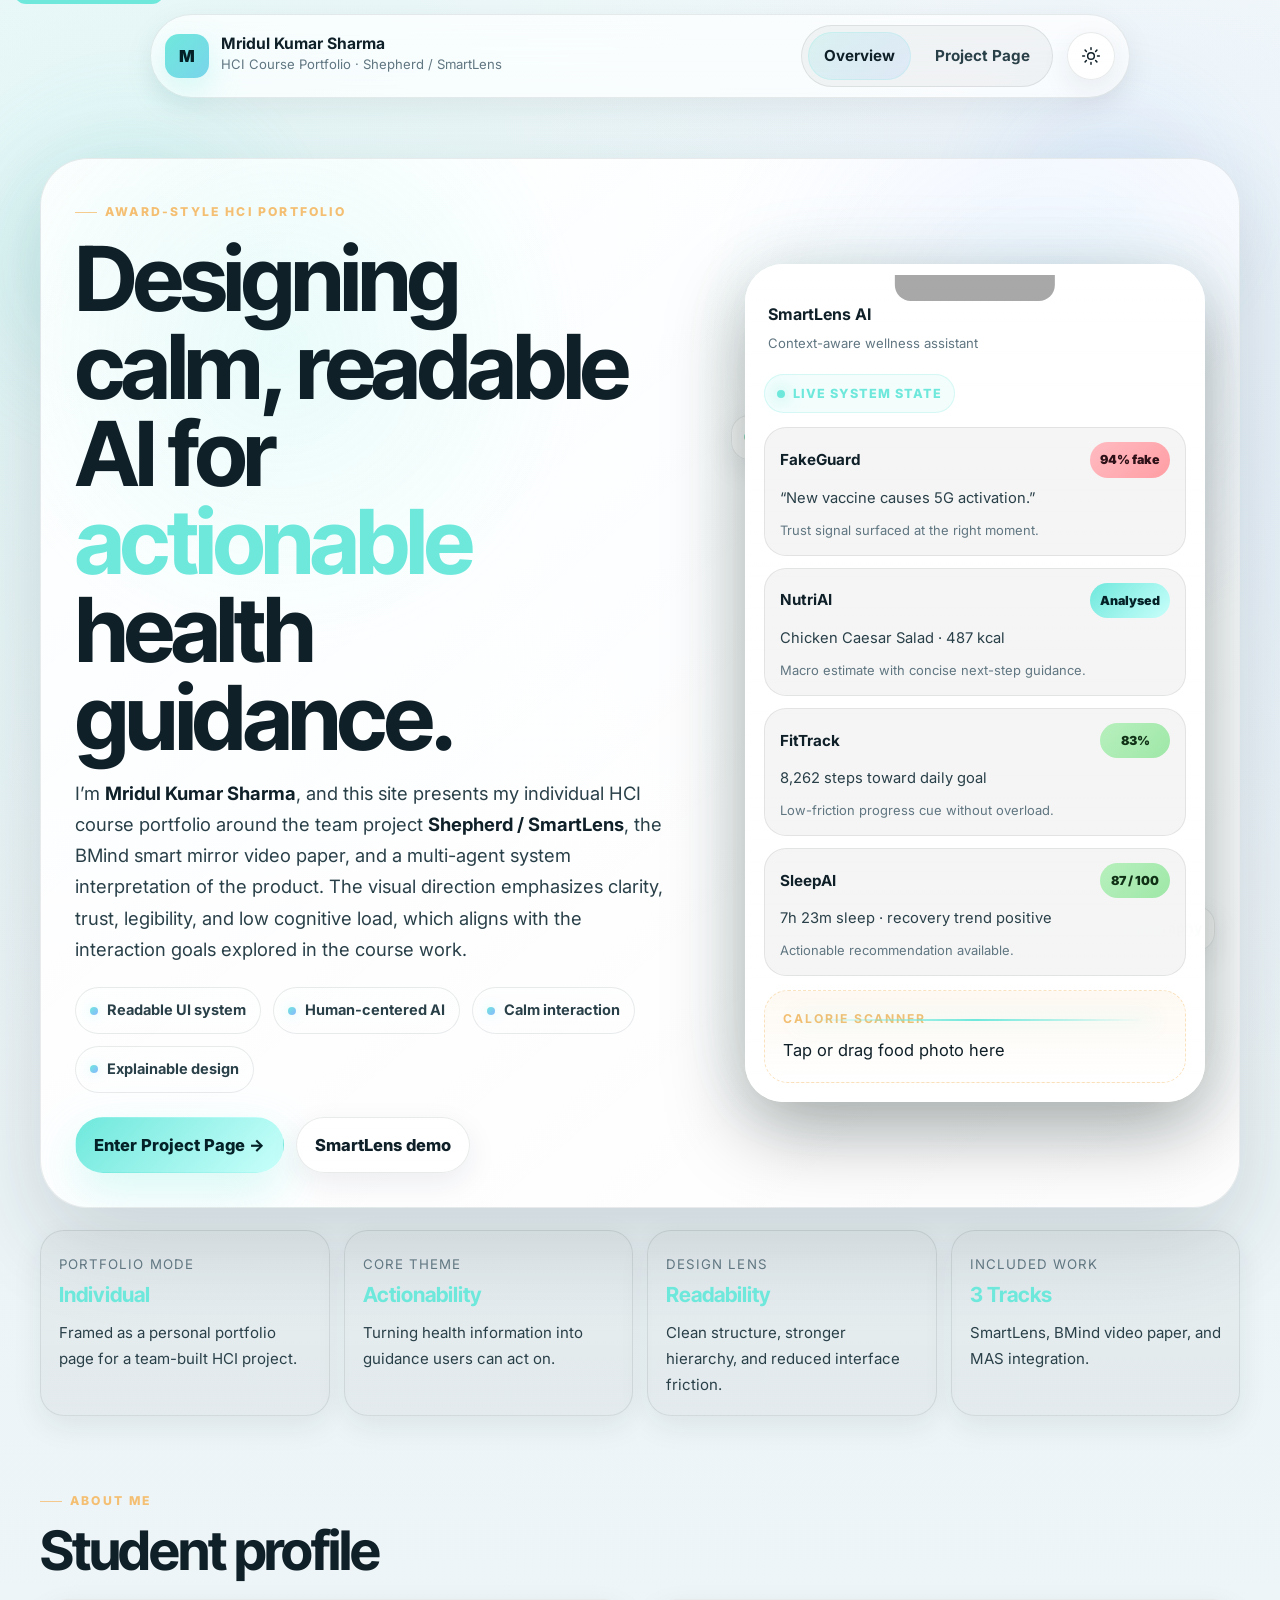
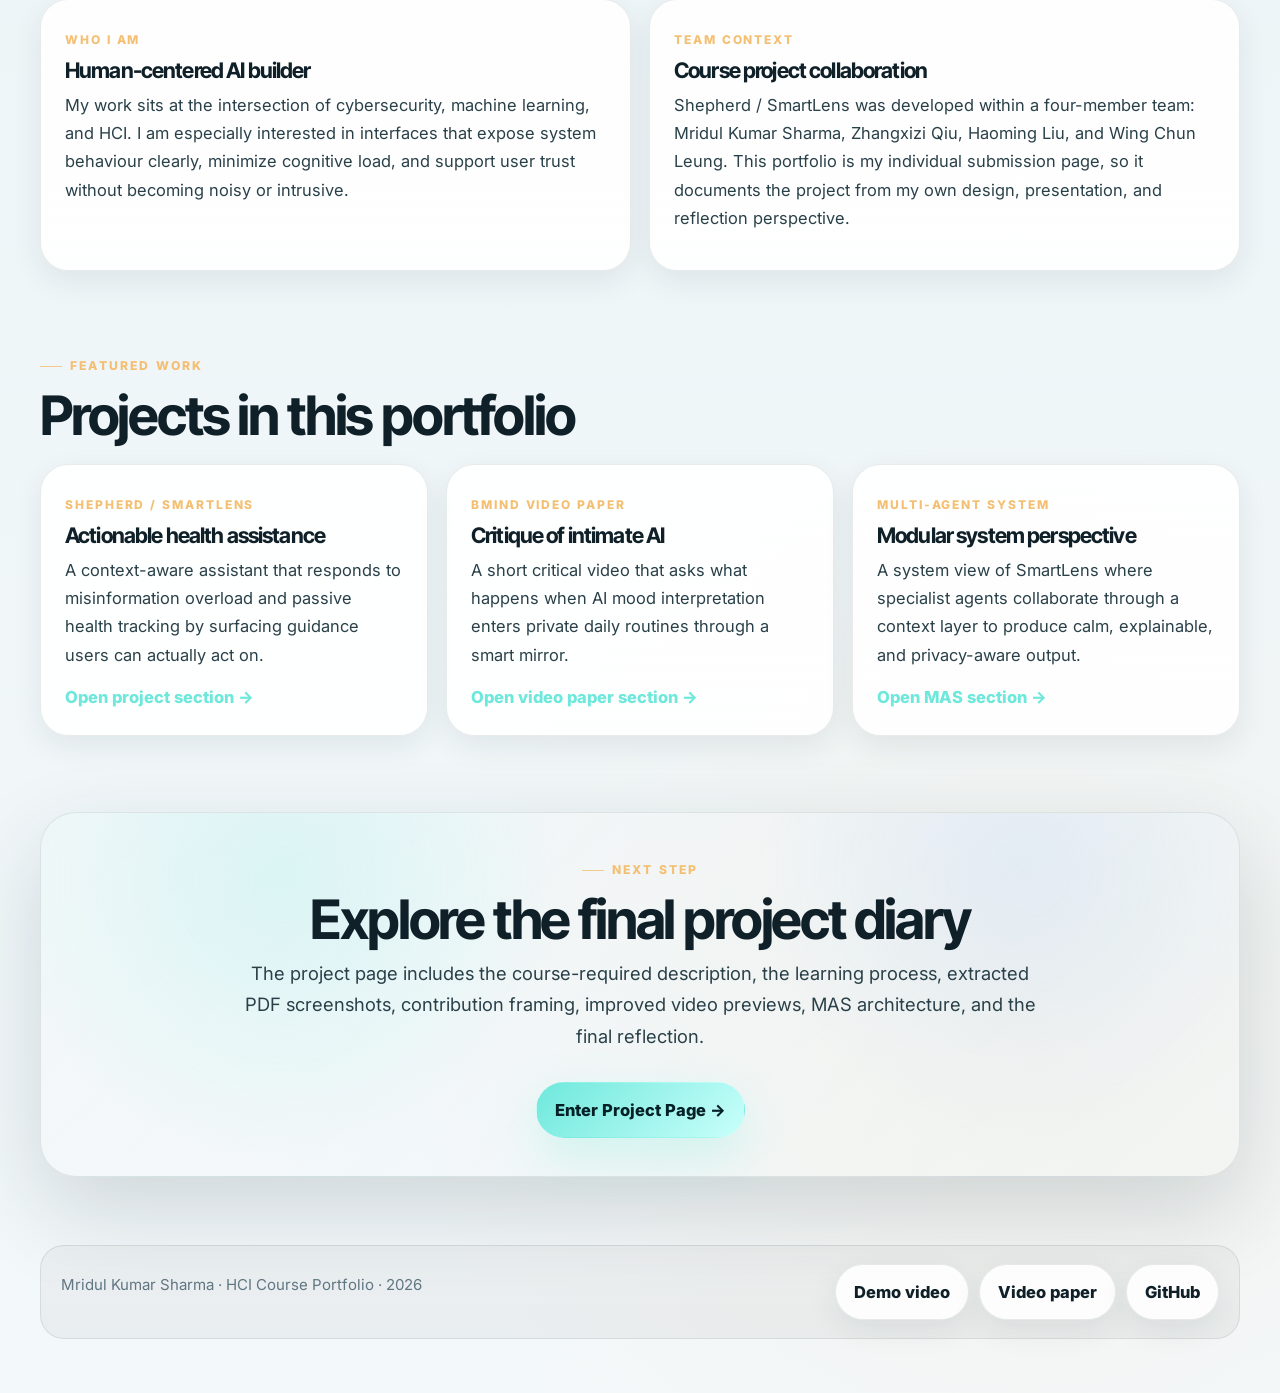
==== index.html @ 3e3b5d7e "added files" ====
<!DOCTYPE html>
<html lang="en" data-theme="dark">
<head>
  <meta charset="UTF-8" />
  <meta name="viewport" content="width=device-width, initial-scale=1.0" />
  <title>Mridul Kumar Sharma — HCI Portfolio Overview</title>
  <meta name="description" content="Award-style HCI portfolio overview for Mridul Kumar Sharma featuring Shepherd / SmartLens, BMind video paper, and a multi-agent system perspective." />
  <link rel="stylesheet" href="styles.css" />
</head>
<body>
  <a class="skip-link" href="#main">Skip to content</a>
  <header class="site-header">
    <div class="nav-shell">
      <nav class="navbar" aria-label="Primary">
        <a class="brand" href="index.html" aria-label="Go to overview page">
          <span class="brand-mark" aria-hidden="true">M</span>
          <span class="brand-text">
            <strong>Mridul Kumar Sharma</strong>
            <span>HCI Course Portfolio · Shepherd / SmartLens</span>
          </span>
        </a>
        <div class="nav-links">
          <a class="active" href="index.html" aria-current="page">Overview</a>
          <a href="project.html">Project Page</a>
        </div>
        <button class="theme-toggle" type="button" aria-label="Toggle theme" title="Toggle light and dark mode">
          <svg viewBox="0 0 24 24" aria-hidden="true"><path d="M20 15.5A8.5 8.5 0 0 1 8.5 4a9 9 0 1 0 11.5 11.5Z"></path></svg>
        </button>
      </nav>
    </div>
  </header>

  <main id="main">
    <section class="hero">
      <div class="hero-ambient" aria-hidden="true">
        <div class="orb one"></div>
        <div class="orb two"></div>
        <div class="orb three"></div>
      </div>
      <div class="container">
        <div class="award-panel reveal">
          <div class="hero-grid">
            <div class="hero-copy">
              <div class="eyebrow">Award-style HCI Portfolio</div>
              <h1>Designing calm, readable AI for <span class="accent">actionable</span> health guidance.</h1>
              <div class="spacer-16"></div>
              <p class="lead">I’m <strong>Mridul Kumar Sharma</strong>, and this site presents my individual HCI course portfolio around the team project <strong>Shepherd / SmartLens</strong>, the BMind smart mirror video paper, and a multi-agent system interpretation of the product. The visual direction emphasizes clarity, trust, legibility, and low cognitive load, which aligns with the interaction goals explored in the course work.</p>
              <div class="hero-meta" aria-label="Portfolio tags">
                <span class="meta-pill">Readable UI system</span>
                <span class="meta-pill">Human-centered AI</span>
                <span class="meta-pill">Calm interaction</span>
                <span class="meta-pill">Explainable design</span>
              </div>
              <div class="btn-row">
                <a class="btn btn-primary" href="project.html">Enter Project Page →</a>
                <a class="btn btn-secondary" href="https://youtu.be/GWiHdHpN7lo" target="_blank" rel="noopener">SmartLens demo</a>
              </div>
            </div>

            <div class="hero-side" aria-hidden="true">
              <div class="hero-card-stack">
                <div class="spot-card"></div>
                <div class="float-chip c1">Premium visual hierarchy</div>
                <div class="float-chip c2">Readable HCI-first typography</div>
                <div class="device-frame">
                  <div class="device-header">
                    <div class="device-title">
                      <strong>SmartLens AI</strong>
                      <span>Context-aware wellness assistant</span>
                    </div>
                    <div class="signal"><span></span><span></span><span></span></div>
                  </div>
                  <div class="live-ribbon">Live system state</div>
                  <div class="device-stack">
                    <article class="notify"><div class="notify-top"><strong>FakeGuard</strong><span class="pill pill-danger">94% fake</span></div><p>“New vaccine causes 5G activation.”</p><div class="notify-meta">Trust signal surfaced at the right moment.</div></article>
                    <article class="notify"><div class="notify-top"><strong>NutriAI</strong><span class="pill pill-teal">Analysed</span></div><p>Chicken Caesar Salad · 487 kcal</p><div class="notify-meta">Macro estimate with concise next-step guidance.</div></article>
                    <article class="notify"><div class="notify-top"><strong>FitTrack</strong><span class="pill pill-good">83%</span></div><p>8,262 steps toward daily goal</p><div class="notify-meta">Low-friction progress cue without overload.</div></article>
                    <article class="notify"><div class="notify-top"><strong>SleepAI</strong><span class="pill pill-good">87 / 100</span></div><p>7h 23m sleep · recovery trend positive</p><div class="notify-meta">Actionable recommendation available.</div></article>
                  </div>
                  <div class="scanner-panel"><div class="scan-line"></div><strong>Calorie Scanner</strong><span>Tap or drag food photo here</span></div>
                </div>
              </div>
            </div>
          </div>
        </div>

        <div class="hero-stats reveal">
          <article class="stat-card"><span>Portfolio Mode</span><strong>Individual</strong><p>Framed as a personal portfolio page for a team-built HCI project.</p></article>
          <article class="stat-card"><span>Core Theme</span><strong>Actionability</strong><p>Turning health information into guidance users can act on.</p></article>
          <article class="stat-card"><span>Design Lens</span><strong>Readability</strong><p>Clean structure, stronger hierarchy, and reduced interface friction.</p></article>
          <article class="stat-card"><span>Included Work</span><strong>3 Tracks</strong><p>SmartLens, BMind video paper, and MAS integration.</p></article>
        </div>
      </div>
    </section>

    <section id="about">
      <div class="container">
        <div class="section-head reveal">
          <div class="eyebrow">About Me</div>
          <h2 class="section-title">Student profile</h2>
        </div>
        <div class="g2">
          <article class="card reveal">
            <span class="card-kicker">Who I am</span>
            <h3>Human-centered AI builder</h3>
            <p>My work sits at the intersection of cybersecurity, machine learning, and HCI. I am especially interested in interfaces that expose system behaviour clearly, minimize cognitive load, and support user trust without becoming noisy or intrusive.</p>
          </article>
          <article class="card reveal">
            <span class="card-kicker">Team context</span>
            <h3>Course project collaboration</h3>
            <p>Shepherd / SmartLens was developed within a four-member team: Mridul Kumar Sharma, Zhangxizi Qiu, Haoming Liu, and Wing Chun Leung. This portfolio is my individual submission page, so it documents the project from my own design, presentation, and reflection perspective.</p>
          </article>
        </div>
      </div>
    </section>

    <section id="featured">
      <div class="container">
        <div class="section-head reveal">
          <div class="eyebrow">Featured Work</div>
          <h2 class="section-title">Projects in this portfolio</h2>
        </div>
        <div class="g3">
          <article class="card reveal">
            <span class="card-kicker">Shepherd / SmartLens</span>
            <h3>Actionable health assistance</h3>
            <p>A context-aware assistant that responds to misinformation overload and passive health tracking by surfacing guidance users can actually act on.</p>
            <a class="inline-link" href="project.html#project">Open project section →</a>
          </article>
          <article class="card reveal">
            <span class="card-kicker">BMind Video Paper</span>
            <h3>Critique of intimate AI</h3>
            <p>A short critical video that asks what happens when AI mood interpretation enters private daily routines through a smart mirror.</p>
            <a class="inline-link" href="project.html#video-paper">Open video paper section →</a>
          </article>
          <article class="card reveal">
            <span class="card-kicker">Multi-Agent System</span>
            <h3>Modular system perspective</h3>
            <p>A system view of SmartLens where specialist agents collaborate through a context layer to produce calm, explainable, and privacy-aware output.</p>
            <a class="inline-link" href="project.html#mas">Open MAS section →</a>
          </article>
        </div>
      </div>
    </section>

    <section id="cta">
      <div class="container">
        <div class="cta-card reveal">
          <div class="eyebrow">Next Step</div>
          <h2 class="section-title">Explore the final project diary</h2>
          <p class="lead" style="margin-inline:auto;">The project page includes the course-required description, the learning process, extracted PDF screenshots, contribution framing, improved video previews, MAS architecture, and the final reflection.</p>
          <div class="spacer-16"></div>
          <a class="btn btn-primary" href="project.html">Enter Project Page →</a>
        </div>
      </div>
    </section>
  </main>

  <footer>
    <div class="container">
      <div class="footer-card reveal">
        <p class="small">Mridul Kumar Sharma · HCI Course Portfolio · 2026</p>
        <div class="footer-actions">
          <a class="btn btn-ghost" href="https://youtu.be/GWiHdHpN7lo" target="_blank" rel="noopener">Demo video</a>
          <a class="btn btn-ghost" href="https://youtu.be/E6nw4WtdHk4" target="_blank" rel="noopener">Video paper</a>
          <a class="btn btn-ghost" href="https://github.com/mridulsharma031/smartlens" target="_blank" rel="noopener">GitHub</a>
        </div>
      </div>
    </div>
  </footer>
  
<script>
(function () {
  const root = document.documentElement;
  const toggle = document.querySelector('.theme-toggle');
  const saved = localStorage.getItem('theme');
  const preferredDark = window.matchMedia('(prefers-color-scheme: dark)').matches;
  const theme = saved || (preferredDark ? 'dark' : 'light');
  function applyTheme(mode) {
    root.setAttribute('data-theme', mode);
    localStorage.setItem('theme', mode);
    toggle.innerHTML = mode === 'dark'
      ? '<svg viewBox="0 0 24 24" aria-hidden="true"><path d="M20 15.5A8.5 8.5 0 0 1 8.5 4a9 9 0 1 0 11.5 11.5Z"></path></svg>'
      : '<svg viewBox="0 0 24 24" aria-hidden="true"><circle cx="12" cy="12" r="4"></circle><path d="M12 2v2.2M12 19.8V22M4.93 4.93l1.56 1.56M17.51 17.51l1.56 1.56M2 12h2.2M19.8 12H22M4.93 19.07l1.56-1.56M17.51 6.49l1.56-1.56"></path></svg>';
  }
  applyTheme(theme);
  toggle.addEventListener('click', function () {
    applyTheme(root.getAttribute('data-theme') === 'dark' ? 'light' : 'dark');
  });

  const reduceMotion = window.matchMedia('(prefers-reduced-motion: reduce)').matches;
  const revealEls = document.querySelectorAll('.reveal');
  if (reduceMotion) {
    revealEls.forEach(el => el.classList.add('is-visible'));
  } else {
    const observer = new IntersectionObserver((entries, obs) => {
      entries.forEach(entry => {
        if (entry.isIntersecting) {
          entry.target.classList.add('is-visible');
          obs.unobserve(entry.target);
        }
      });
    }, { threshold: 0.14, rootMargin: '0px 0px -30px 0px' });
    revealEls.forEach(el => observer.observe(el));
  }

  const modal = document.querySelector('[data-video-modal]');
  const frame = modal ? modal.querySelector('iframe') : null;
  const titleEl = modal ? modal.querySelector('[data-video-title]') : null;
  const openButtons = document.querySelectorAll('[data-video-open]');
  const closeButtons = document.querySelectorAll('[data-video-close]');

  function closeModal() {
    if (!modal || !frame) return;
    modal.classList.remove('active');
    modal.setAttribute('aria-hidden', 'true');
    frame.src = '';
    document.body.style.overflow = '';
  }

  function openModal(videoId, title) {
    if (!modal || !frame) return;
    frame.src = 'https://www.youtube.com/embed/' + videoId + '?autoplay=1&rel=0';
    if (titleEl) titleEl.textContent = title;
    modal.classList.add('active');
    modal.setAttribute('aria-hidden', 'false');
    document.body.style.overflow = 'hidden';
  }

  openButtons.forEach(btn => {
    btn.addEventListener('click', function () {
      openModal(btn.dataset.videoOpen, btn.dataset.videoTitle || 'Video');
    });
  });
  closeButtons.forEach(btn => btn.addEventListener('click', closeModal));
  if (modal) {
    modal.addEventListener('click', function (e) {
      if (e.target === modal) closeModal();
    });
  }
  document.addEventListener('keydown', function (e) {
    if (e.key === 'Escape') closeModal();
  });
})();
</script>

</body>
</html>
---- styles.css ----
@import url('https://fonts.googleapis.com/css2?family=Inter:wght@400;500;600;700;800;900&family=Inter+Tight:wght@600;700;800;900&display=swap');

:root {
  color-scheme: dark;
  --font-body: "Inter", system-ui, -apple-system, BlinkMacSystemFont, "Segoe UI", sans-serif;
  --font-display: "Inter Tight", "Inter", system-ui, sans-serif;
  --bg: #071015;
  --bg-2: #0b171d;
  --bg-3: #122129;
  --panel: rgba(13, 24, 30, 0.74);
  --panel-2: rgba(16, 28, 35, 0.92);
  --panel-3: rgba(255,255,255,0.05);
  --panel-4: rgba(255,255,255,0.08);
  --text: #eff7fa;
  --text-soft: #d6e3e8;
  --muted: #97adb8;
  --line: rgba(255,255,255,0.10);
  --line-strong: rgba(255,255,255,0.17);
  --teal: #6fe8dc;
  --teal-2: #1ec6b7;
  --blue: #88b7ff;
  --amber: #f4bf72;
  --danger: #ff9ea4;
  --success: #9fe7a8;
  --shadow-sm: 0 12px 34px rgba(0, 0, 0, 0.18);
  --shadow-md: 0 24px 64px rgba(0, 0, 0, 0.28);
  --shadow-lg: 0 42px 110px rgba(0, 0, 0, 0.38);
  --radius-xs: 14px;
  --radius-sm: 20px;
  --radius-md: 28px;
  --radius-lg: 38px;
  --radius-xl: 48px;
  --radius-pill: 999px;
  --container: 1200px;
  --nav-h: 74px;
  --transition: 220ms cubic-bezier(.2,.8,.2,1);
}

html[data-theme="light"] {
  color-scheme: light;
  --bg: #f3f8fa;
  --bg-2: #ecf4f7;
  --bg-3: #dfecef;
  --panel: rgba(255,255,255,0.74);
  --panel-2: rgba(255,255,255,0.94);
  --panel-3: rgba(7, 16, 21, 0.04);
  --panel-4: rgba(7, 16, 21, 0.06);
  --text: #102029;
  --text-soft: #2a4049;
  --muted: #607681;
  --line: rgba(16,32,41,0.09);
  --line-strong: rgba(16,32,41,0.16);
  --shadow-sm: 0 10px 30px rgba(24, 44, 54, 0.08);
  --shadow-md: 0 18px 56px rgba(24, 44, 54, 0.12);
  --shadow-lg: 0 34px 90px rgba(24, 44, 54, 0.16);
}

* { box-sizing: border-box; }
html { scroll-behavior: smooth; }
body {
  margin: 0;
  font-family: var(--font-body);
  font-size: 16.5px;
  line-height: 1.7;
  color: var(--text);
  background:
    radial-gradient(circle at 10% 8%, rgba(111,232,220,0.12), transparent 28%),
    radial-gradient(circle at 88% 14%, rgba(136,183,255,0.10), transparent 24%),
    radial-gradient(circle at 80% 88%, rgba(244,191,114,0.08), transparent 22%),
    linear-gradient(180deg, var(--bg), var(--bg-2) 40%, var(--bg) 100%);
  overflow-x: hidden;
}
body::before {
  content: "";
  position: fixed;
  inset: 0;
  pointer-events: none;
  background:
    linear-gradient(rgba(255,255,255,0.025) 1px, transparent 1px),
    linear-gradient(90deg, rgba(255,255,255,0.025) 1px, transparent 1px);
  background-size: 34px 34px;
  mask-image: radial-gradient(circle at 50% 10%, black, transparent 78%);
  opacity: 0.35;
  z-index: 0;
}

a { color: inherit; text-decoration: none; }
img, svg, iframe { display: block; max-width: 100%; }
button { font: inherit; cursor: pointer; }
:focus-visible { outline: 3px solid color-mix(in srgb, var(--teal) 72%, white 28%); outline-offset: 3px; border-radius: 12px; }
::selection { background: color-mix(in srgb, var(--teal) 28%, transparent); }

.skip-link {
  position: absolute;
  top: -44px;
  left: 14px;
  background: var(--teal);
  color: #042127;
  padding: 10px 14px;
  border-radius: 12px;
  font-weight: 800;
  z-index: 999;
}
.skip-link:focus { top: 12px; }

.container {
  width: min(var(--container), calc(100% - 32px));
  margin-inline: auto;
  position: relative;
  z-index: 1;
}
main { padding-top: 116px; }
section { padding: 38px 0; position: relative; }
.spacer-16 { height: 16px; }
.spacer-24 { height: 24px; }
.spacer-32 { height: 32px; }
.lead { max-width: 66ch; font-size: clamp(1.04rem, 1.15rem, 1.16rem); color: var(--text-soft); }
.small { color: var(--muted); font-size: 0.94rem; }
.accent { color: var(--teal); }
.center { text-align: center; }

h1, h2, h3 {
  margin: 0;
  font-family: var(--font-display);
  letter-spacing: -0.04em;
  line-height: 0.98;
}
h1 { font-size: clamp(3.25rem, 7vw, 6.2rem); max-width: 11ch; }
h2.section-title { font-size: clamp(2rem, 4.4vw, 3.4rem); margin-bottom: 12px; }
h3 { font-size: 1.34rem; margin-bottom: 10px; }
p { margin: 0 0 14px; color: var(--text-soft); }
ul { margin: 0; padding-left: 1.15rem; color: var(--text-soft); }
strong { color: var(--text); }

.eyebrow {
  display: inline-flex;
  align-items: center;
  gap: 8px;
  margin-bottom: 12px;
  color: var(--amber);
  font-size: 0.76rem;
  font-weight: 800;
  letter-spacing: 0.18em;
  text-transform: uppercase;
}
.eyebrow::before {
  content: "";
  width: 22px;
  height: 1px;
  background: currentColor;
  opacity: 0.8;
}
.section-head { margin-bottom: 22px; }

.site-header {
  position: fixed;
  top: 14px;
  left: 0;
  right: 0;
  z-index: 90;
}
.nav-shell {
  width: min(980px, calc(100% - 32px));
  margin-inline: auto;
  min-height: var(--nav-h);
  padding: 10px 14px;
  border-radius: var(--radius-pill);
  border: 1px solid var(--line);
  background: linear-gradient(180deg, rgba(255,255,255,0.10), rgba(255,255,255,0.03)), color-mix(in srgb, var(--panel) 94%, transparent);
  backdrop-filter: blur(20px) saturate(145%);
  -webkit-backdrop-filter: blur(20px) saturate(145%);
  box-shadow: var(--shadow-sm);
}
.navbar {
  display: grid;
  grid-template-columns: 1fr auto auto;
  align-items: center;
  gap: 14px;
}
.brand { display: inline-flex; align-items: center; gap: 12px; min-width: 0; }
.brand-mark {
  width: 44px;
  height: 44px;
  border-radius: 14px;
  display: grid;
  place-items: center;
  font-weight: 900;
  color: #042127;
  background: linear-gradient(135deg, var(--teal), color-mix(in srgb, var(--blue) 40%, var(--teal) 60%));
  box-shadow: 0 12px 32px rgba(111,232,220,0.28);
}
.brand-text { display: flex; flex-direction: column; min-width: 0; }
.brand-text strong { font-size: 0.98rem; line-height: 1.06; }
.brand-text span { color: var(--muted); font-size: 0.82rem; white-space: nowrap; overflow: hidden; text-overflow: ellipsis; }
.nav-links {
  display: inline-flex;
  gap: 8px;
  padding: 6px;
  border-radius: var(--radius-pill);
  border: 1px solid var(--line);
  background: color-mix(in srgb, var(--panel-3) 96%, transparent);
}
.nav-links a {
  padding: 11px 16px;
  border-radius: var(--radius-pill);
  color: var(--text-soft);
  font-weight: 700;
  font-size: 0.95rem;
  transition: background var(--transition), color var(--transition), transform var(--transition);
}
.nav-links a:hover,
.nav-links a:focus-visible { background: color-mix(in srgb, var(--panel-2) 94%, transparent); color: var(--text); }
.nav-links a.active {
  color: var(--text);
  background: linear-gradient(135deg, rgba(111,232,220,0.18), rgba(136,183,255,0.16));
  box-shadow: inset 0 0 0 1px rgba(111,232,220,0.18);
}
.theme-toggle {
  width: 48px;
  height: 48px;
  border-radius: 50%;
  border: 1px solid var(--line);
  color: var(--text);
  background: linear-gradient(180deg, rgba(255,255,255,0.10), rgba(255,255,255,0.03)), color-mix(in srgb, var(--panel-2) 94%, transparent);
  display: grid;
  place-items: center;
  box-shadow: var(--shadow-sm);
  transition: transform var(--transition), box-shadow var(--transition), border-color var(--transition);
}
.theme-toggle:hover { transform: translateY(-2px); box-shadow: var(--shadow-md); border-color: var(--line-strong); }
.theme-toggle svg { width: 20px; height: 20px; stroke: currentColor; stroke-width: 1.8; fill: none; stroke-linecap: round; stroke-linejoin: round; }

.hero {
  padding-top: 42px;
  padding-bottom: 28px;
}
.hero-ambient {
  position: absolute;
  inset: -100px 0 auto;
  height: 640px;
  pointer-events: none;
  overflow: hidden;
}
.orb {
  position: absolute;
  border-radius: 50%;
  filter: blur(30px);
  opacity: 0.9;
  animation: float 14s ease-in-out infinite;
}
.orb.one { width: 460px; height: 460px; left: -100px; top: 14px; background: radial-gradient(circle, rgba(111,232,220,0.24), transparent 60%); }
.orb.two { width: 380px; height: 380px; right: -20px; top: 0; background: radial-gradient(circle, rgba(136,183,255,0.20), transparent 60%); animation-delay: -2.5s; }
.orb.three { width: 300px; height: 300px; right: 20%; bottom: 60px; background: radial-gradient(circle, rgba(244,191,114,0.14), transparent 62%); animation-delay: -5.5s; }

.award-panel {
  position: relative;
  padding: 34px;
  border-radius: var(--radius-xl);
  border: 1px solid var(--line);
  background:
    radial-gradient(circle at 20% 18%, rgba(111,232,220,0.14), transparent 24%),
    radial-gradient(circle at 84% 16%, rgba(136,183,255,0.14), transparent 26%),
    linear-gradient(140deg, rgba(255,255,255,0.10), rgba(255,255,255,0.03)),
    color-mix(in srgb, var(--panel-2) 96%, transparent);
  box-shadow: var(--shadow-lg);
  overflow: hidden;
}
.award-panel::before {
  content: "";
  position: absolute;
  inset: 0;
  background: linear-gradient(120deg, transparent 20%, rgba(255,255,255,0.08) 50%, transparent 80%);
  transform: translateX(-120%);
  animation: sheen 9s ease-in-out infinite;
  pointer-events: none;
}
.hero-grid {
  display: grid;
  grid-template-columns: 1.08fr 0.92fr;
  gap: 28px;
  align-items: center;
}
.hero-copy { position: relative; z-index: 1; }
.hero-meta {
  display: flex;
  flex-wrap: wrap;
  gap: 12px;
  margin: 22px 0 24px;
}
.meta-pill {
  display: inline-flex;
  align-items: center;
  gap: 9px;
  min-height: 42px;
  padding: 10px 14px;
  border-radius: var(--radius-pill);
  border: 1px solid var(--line);
  background: linear-gradient(180deg, rgba(255,255,255,0.09), rgba(255,255,255,0.03));
  font-size: 0.91rem;
  font-weight: 700;
  color: var(--text-soft);
}
.meta-pill::before {
  content: "";
  width: 8px;
  height: 8px;
  border-radius: 50%;
  background: linear-gradient(135deg, var(--teal), var(--blue));
  box-shadow: 0 0 12px rgba(111,232,220,0.35);
}

.hero-side {
  position: relative;
  min-height: 560px;
}
.hero-card-stack {
  position: relative;
  width: min(460px, 100%);
  margin-left: auto;
}
.spot-card {
  position: absolute;
  inset: 38px 0 auto auto;
  width: 100%;
  height: 100%;
  border-radius: 36px;
  border: 1px solid rgba(255,255,255,0.08);
  background: linear-gradient(180deg, rgba(255,255,255,0.06), rgba(255,255,255,0.02));
  transform: rotate(4deg);
  opacity: 0.45;
}
.device-frame {
  position: relative;
  padding: 18px;
  border-radius: 38px;
  border: 1px solid rgba(255,255,255,0.12);
  background: linear-gradient(180deg, rgba(255,255,255,0.11), rgba(255,255,255,0.03)), rgba(10,16,20,0.82);
  backdrop-filter: blur(18px) saturate(140%);
  -webkit-backdrop-filter: blur(18px) saturate(140%);
  box-shadow: 0 28px 78px rgba(0,0,0,0.34), 0 0 80px rgba(111,232,220,0.10);
}
html[data-theme="light"] .device-frame {
  background: linear-gradient(180deg, rgba(255,255,255,0.95), rgba(255,255,255,0.64)), rgba(255,255,255,0.9);
}
.device-frame::before {
  content: "";
  position: absolute;
  top: 10px;
  left: 50%;
  transform: translateX(-50%);
  width: 35%;
  height: 26px;
  background: rgba(0,0,0,0.34);
  border-radius: 0 0 16px 16px;
}
.device-header {
  display: flex;
  align-items: center;
  justify-content: space-between;
  margin: 18px 4px 18px;
}
.device-title strong { display: block; font-size: 1rem; }
.device-title span { font-size: 0.82rem; color: var(--muted); }
.signal { display: inline-flex; gap: 7px; }
.signal span { width: 8px; height: 8px; border-radius: 50%; background: rgba(255,255,255,0.24); }
.live-ribbon {
  display: inline-flex;
  align-items: center;
  gap: 8px;
  margin-bottom: 14px;
  padding: 8px 12px;
  border-radius: var(--radius-pill);
  border: 1px solid rgba(111,232,220,0.22);
  background: rgba(111,232,220,0.09);
  color: var(--teal);
  font-size: 0.79rem;
  font-weight: 800;
  letter-spacing: 0.08em;
  text-transform: uppercase;
}
.live-ribbon::before {
  content: "";
  width: 8px;
  height: 8px;
  border-radius: 50%;
  background: var(--teal);
  box-shadow: 0 0 16px var(--teal);
  animation: pulse 1.7s infinite;
}
.device-stack { display: grid; gap: 12px; }
.notify {
  padding: 14px 15px;
  border-radius: 22px;
  border: 1px solid rgba(255,255,255,0.10);
  background: rgba(255,255,255,0.05);
  box-shadow: inset 0 1px 0 rgba(255,255,255,0.03);
}
html[data-theme="light"] .notify { background: rgba(7,16,21,0.04); border-color: rgba(7,16,21,0.08); }
.notify-top { display: flex; align-items: center; justify-content: space-between; gap: 12px; margin-bottom: 8px; }
.notify strong { font-size: 0.95rem; }
.notify p { margin: 0; font-size: 0.92rem; }
.notify-meta { margin-top: 8px; color: var(--muted); font-size: 0.81rem; }
.pill {
  display: inline-flex;
  align-items: center;
  justify-content: center;
  min-width: 70px;
  padding: 7px 10px;
  border-radius: 999px;
  font-size: 0.78rem;
  font-weight: 900;
}
.pill-danger { background: linear-gradient(135deg, #ffbbc1, #ff9ea4); color: #2e1118; }
.pill-good { background: linear-gradient(135deg, #b7f0bd, #9fe7a8); color: #103116; }
.pill-teal { background: linear-gradient(135deg, var(--teal), #c9fffb); color: #042127; }
.scanner-panel {
  position: relative;
  margin-top: 14px;
  padding: 18px;
  border-radius: 24px;
  border: 1.5px dashed rgba(244,191,114,0.44);
  background: linear-gradient(180deg, rgba(244,191,114,0.09), rgba(255,255,255,0.02));
  overflow: hidden;
}
.scanner-panel strong {
  display: block;
  margin-bottom: 6px;
  color: var(--amber);
  font-size: 0.76rem;
  letter-spacing: 0.16em;
  text-transform: uppercase;
}
.scan-line {
  position: absolute;
  left: 8%;
  right: 8%;
  height: 2px;
  top: 30%;
  background: linear-gradient(90deg, transparent, var(--teal), transparent);
  box-shadow: 0 0 18px rgba(111,232,220,0.5);
  animation: scan 3.1s ease-in-out infinite;
}
.float-chip {
  position: absolute;
  display: inline-flex;
  align-items: center;
  gap: 8px;
  padding: 10px 12px;
  border-radius: 18px;
  border: 1px solid var(--line);
  background: linear-gradient(180deg, rgba(255,255,255,0.10), rgba(255,255,255,0.03)), color-mix(in srgb, var(--panel-2) 96%, transparent);
  box-shadow: var(--shadow-sm);
  backdrop-filter: blur(14px);
  font-size: 0.85rem;
  font-weight: 800;
}
.float-chip::before {
  content: "";
  width: 8px;
  height: 8px;
  border-radius: 50%;
  background: linear-gradient(135deg, var(--teal), var(--amber));
}
.float-chip.c1 { top: 18%; left: -14px; }
.float-chip.c2 { bottom: 18%; right: -10px; }

.hero-stats {
  display: grid;
  grid-template-columns: repeat(4, minmax(0, 1fr));
  gap: 14px;
  margin-top: 22px;
}
.stat-card {
  padding: 18px;
  border-radius: 24px;
  border: 1px solid var(--line);
  background: linear-gradient(180deg, rgba(255,255,255,0.08), rgba(255,255,255,0.03)), color-mix(in srgb, var(--panel-3) 96%, transparent);
  box-shadow: var(--shadow-sm);
}
.stat-card strong {
  display: block;
  margin-bottom: 6px;
  font-size: 1.3rem;
  font-family: var(--font-display);
  color: var(--teal);
}
.stat-card span { color: var(--muted); font-size: 0.83rem; text-transform: uppercase; letter-spacing: 0.08em; }
.stat-card p { margin: 8px 0 0; font-size: 0.94rem; }

.g2, .g3, .g4 { display: grid; gap: 18px; }
.g2 { grid-template-columns: repeat(2, minmax(0, 1fr)); }
.g3 { grid-template-columns: repeat(3, minmax(0, 1fr)); }
.g4 { grid-template-columns: repeat(4, minmax(0, 1fr)); }

.card,
.feature-card,
.agent-chip,
.timeline-item {
  position: relative;
  overflow: hidden;
  padding: 24px;
  border-radius: var(--radius-md);
  border: 1px solid var(--line);
  background: linear-gradient(180deg, rgba(255,255,255,0.09), rgba(255,255,255,0.03)), color-mix(in srgb, var(--panel-2) 96%, transparent);
  box-shadow: var(--shadow-sm);
  transition: transform var(--transition), box-shadow var(--transition), border-color var(--transition);
}
.card:hover,
.feature-card:hover,
.agent-chip:hover,
.timeline-item:hover {
  transform: translateY(-4px);
  box-shadow: var(--shadow-md);
  border-color: var(--line-strong);
}
.card::before,
.feature-card::before,
.agent-chip::before,
.timeline-item::before {
  content: "";
  position: absolute;
  inset: 0;
  background: linear-gradient(120deg, transparent 28%, rgba(255,255,255,0.07) 50%, transparent 72%);
  transform: translateX(-130%);
  transition: transform 850ms cubic-bezier(.2,.8,.2,1);
  pointer-events: none;
}
.card:hover::before,
.feature-card:hover::before,
.agent-chip:hover::before,
.timeline-item:hover::before { transform: translateX(130%); }
.card-kicker {
  display: inline-block;
  margin-bottom: 10px;
  color: var(--amber);
  font-size: 0.75rem;
  letter-spacing: 0.16em;
  text-transform: uppercase;
  font-weight: 800;
}
.feature-icon,
.agent-icon {
  width: 44px;
  height: 44px;
  display: grid;
  place-items: center;
  border-radius: 14px;
  margin-bottom: 12px;
  background: linear-gradient(135deg, rgba(111,232,220,0.20), rgba(136,183,255,0.16));
  font-size: 1.12rem;
}
.inline-link { color: var(--teal); font-weight: 800; }
.inline-link:hover { text-decoration: underline; text-underline-offset: 3px; }

.checklist { list-style: none; padding: 0; }
.checklist li { position: relative; padding-left: 30px; }
.checklist li + li { margin-top: 8px; }
.checklist li::before {
  content: "✓";
  position: absolute;
  left: 0;
  top: 0;
  width: 22px;
  height: 22px;
  border-radius: 50%;
  display: grid;
  place-items: center;
  background: linear-gradient(135deg, var(--teal), #c9fffb);
  color: #042127;
  font-size: 0.82rem;
  font-weight: 900;
}

.timeline { display: grid; gap: 14px; }
.timeline-item { display: grid; grid-template-columns: 64px 1fr; gap: 16px; }
.timeline-num {
  min-height: 64px;
  display: grid;
  place-items: center;
  border-radius: 18px;
  background: linear-gradient(135deg, var(--teal), #c9fffb);
  color: #042127;
  font-family: var(--font-display);
  font-size: 1.8rem;
  font-weight: 800;
}

.evidence-shot {
  position: relative;
  margin-top: 16px;
  padding: 10px;
  border-radius: 22px;
  border: 1px solid var(--line);
  background: linear-gradient(180deg, rgba(255,255,255,0.08), rgba(255,255,255,0.03));
  box-shadow: var(--shadow-md);
}
.evidence-shot img {
  width: 100%;
  aspect-ratio: 16 / 10;
  object-fit: cover;
  object-position: top center;
  border-radius: 16px;
  border: 1px solid rgba(255,255,255,0.08);
}
.evidence-shot figcaption {
  position: absolute;
  left: 20px;
  bottom: 18px;
  max-width: calc(100% - 40px);
  padding: 8px 12px;
  border-radius: 999px;
  background: rgba(7,16,21,0.76);
  border: 1px solid rgba(255,255,255,0.12);
  font-size: 0.78rem;
  font-weight: 800;
  letter-spacing: 0.03em;
  backdrop-filter: blur(10px);
}
html[data-theme="light"] .evidence-shot figcaption { background: rgba(255,255,255,0.82); }
.evidence-note { margin-top: 10px; font-size: 0.88rem; color: var(--muted); }

.milestone-tag {
  display: inline-flex;
  align-items: center;
  padding: 8px 11px;
  margin-bottom: 10px;
  border-radius: 999px;
  background: rgba(111,232,220,0.11);
  color: var(--teal);
  font-size: 0.78rem;
  font-weight: 900;
  letter-spacing: 0.08em;
  text-transform: uppercase;
}

.video-grid {
  display: grid;
  grid-template-columns: repeat(2, minmax(0, 1fr));
  gap: 18px;
}
.video-preview {
  position: relative;
  overflow: hidden;
  min-height: 420px;
  padding: 0;
}
.video-cover {
  position: relative;
  display: grid;
  align-content: end;
  min-height: 420px;
  padding: 24px;
  background-size: cover;
  background-position: center;
}
.video-cover::before {
  content: "";
  position: absolute;
  inset: 0;
  background:
    linear-gradient(180deg, rgba(7,16,21,0.12), rgba(7,16,21,0.82)),
    radial-gradient(circle at 80% 18%, rgba(111,232,220,0.18), transparent 28%);
}
.video-cover > * { position: relative; z-index: 1; }
.video-topline {
  display: inline-flex;
  align-items: center;
  gap: 8px;
  width: fit-content;
  padding: 7px 11px;
  border-radius: var(--radius-pill);
  background: rgba(255,255,255,0.10);
  border: 1px solid rgba(255,255,255,0.16);
  font-size: 0.76rem;
  font-weight: 800;
  letter-spacing: 0.08em;
  text-transform: uppercase;
  margin-bottom: 14px;
}
.play-btn {
  width: 64px;
  height: 64px;
  border-radius: 50%;
  border: 1px solid rgba(255,255,255,0.18);
  background: linear-gradient(135deg, rgba(111,232,220,0.95), rgba(136,183,255,0.92));
  color: #042127;
  display: grid;
  place-items: center;
  margin-bottom: 18px;
  box-shadow: 0 18px 42px rgba(111,232,220,0.28);
}
.play-btn svg { width: 22px; height: 22px; fill: currentColor; }
.video-actions { display: flex; gap: 10px; flex-wrap: wrap; margin-top: 14px; }
.video-action {
  display: inline-flex;
  align-items: center;
  justify-content: center;
  min-height: 42px;
  padding: 10px 14px;
  border-radius: var(--radius-pill);
  border: 1px solid rgba(255,255,255,0.16);
  background: rgba(255,255,255,0.08);
  font-weight: 700;
  transition: transform var(--transition), background var(--transition);
}
.video-action:hover { transform: translateY(-2px); background: rgba(255,255,255,0.12); }

.video-modal {
  position: fixed;
  inset: 0;
  display: none;
  place-items: center;
  padding: 24px;
  background: rgba(2,8,10,0.78);
  backdrop-filter: blur(14px);
  z-index: 120;
}
.video-modal.active { display: grid; }
.modal-card {
  width: min(1040px, 100%);
  border-radius: 28px;
  border: 1px solid var(--line);
  background: linear-gradient(180deg, rgba(255,255,255,0.10), rgba(255,255,255,0.03)), color-mix(in srgb, var(--panel-2) 96%, transparent);
  box-shadow: var(--shadow-lg);
  overflow: hidden;
}
.modal-head {
  display: flex;
  align-items: center;
  justify-content: space-between;
  gap: 16px;
  padding: 16px 18px;
  border-bottom: 1px solid var(--line);
}
.modal-close {
  width: 42px;
  height: 42px;
  border-radius: 50%;
  border: 1px solid var(--line);
  background: rgba(255,255,255,0.06);
  color: var(--text);
}
.modal-body { aspect-ratio: 16 / 9; background: #000; }
.modal-body iframe { width: 100%; height: 100%; border: 0; }

.agent-row { display: grid; grid-template-columns: repeat(4, minmax(0, 1fr)); gap: 14px; margin-top: 18px; }
.flow-panel {
  padding: 22px;
  border-radius: var(--radius-md);
  border: 1px solid var(--line);
  background:
    radial-gradient(circle at 20% 18%, rgba(111,232,220,0.10), transparent 24%),
    radial-gradient(circle at 82% 14%, rgba(136,183,255,0.10), transparent 24%),
    linear-gradient(180deg, rgba(255,255,255,0.08), rgba(255,255,255,0.03)),
    color-mix(in srgb, var(--panel-3) 96%, transparent);
  box-shadow: var(--shadow-md);
}
.flow-label {
  color: var(--amber);
  font-size: 0.78rem;
  font-weight: 900;
  letter-spacing: 0.16em;
  text-transform: uppercase;
  margin-bottom: 10px;
}
.msa-svg { width: 100%; height: auto; }
.msa-node { fill: color-mix(in srgb, var(--panel-2) 96%, transparent); stroke: rgba(255,255,255,0.12); stroke-width: 1.2; }
html[data-theme="light"] .msa-node { stroke: rgba(16,32,41,0.12); }
.msa-node.teal { fill: rgba(111,232,220,0.10); stroke: rgba(111,232,220,0.28); }
.msa-node.amber { fill: rgba(244,191,114,0.11); stroke: rgba(244,191,114,0.28); }
.msa-line { stroke: rgba(111,232,220,0.42); stroke-width: 2.2; stroke-linecap: round; }
.msa-line.soft { stroke: rgba(136,183,255,0.34); }
.msa-text { fill: var(--text); font-family: var(--font-body); font-size: 15px; font-weight: 700; }
.msa-sub { fill: var(--muted); font-family: var(--font-body); font-size: 12px; font-weight: 600; }

.quote-card {
  padding: 30px;
  border-radius: 34px;
  border: 1px solid rgba(111,232,220,0.16);
  background:
    radial-gradient(circle at 18% 16%, rgba(111,232,220,0.16), transparent 28%),
    radial-gradient(circle at 84% 22%, rgba(244,191,114,0.14), transparent 28%),
    linear-gradient(140deg, rgba(255,255,255,0.10), rgba(255,255,255,0.03));
  box-shadow: var(--shadow-md);
}
.quote-card blockquote {
  margin: 0;
  font-family: var(--font-display);
  font-size: clamp(1.6rem, 3vw, 2.4rem);
  line-height: 1.06;
  letter-spacing: -0.03em;
}
.cta-card {
  padding: 38px;
  text-align: center;
  border-radius: 36px;
  border: 1px solid var(--line);
  background:
    radial-gradient(circle at 20% 18%, rgba(111,232,220,0.18), transparent 28%),
    radial-gradient(circle at 82% 16%, rgba(136,183,255,0.14), transparent 26%),
    linear-gradient(140deg, rgba(255,255,255,0.10), rgba(255,255,255,0.03));
  box-shadow: var(--shadow-lg);
}

.btn-row { display: flex; flex-wrap: wrap; gap: 12px; }
.btn {
  min-height: 50px;
  padding: 13px 18px;
  display: inline-flex;
  align-items: center;
  justify-content: center;
  gap: 10px;
  border-radius: var(--radius-pill);
  border: 1px solid transparent;
  font-weight: 800;
  transition: transform var(--transition), box-shadow var(--transition), background var(--transition), border-color var(--transition);
}
.btn:hover { transform: translateY(-2px); }
.btn-primary {
  color: #042127;
  background: linear-gradient(135deg, var(--teal), #c9fffb);
  box-shadow: 0 18px 48px rgba(111,232,220,0.28);
}
.btn-secondary,
.btn-ghost {
  color: var(--text);
  border-color: var(--line);
  background: linear-gradient(180deg, rgba(255,255,255,0.08), rgba(255,255,255,0.03)), color-mix(in srgb, var(--panel-2) 94%, transparent);
  box-shadow: var(--shadow-sm);
}
.btn-secondary:hover,
.btn-ghost:hover { box-shadow: var(--shadow-md); border-color: var(--line-strong); }

footer { padding: 30px 0 54px; }
.footer-card {
  display: flex;
  align-items: center;
  justify-content: space-between;
  gap: 16px;
  flex-wrap: wrap;
  padding: 18px 20px;
  border-radius: 24px;
  border: 1px solid var(--line);
  background: linear-gradient(180deg, rgba(255,255,255,0.08), rgba(255,255,255,0.03)), color-mix(in srgb, var(--panel-3) 96%, transparent);
}
.footer-actions { display: flex; gap: 10px; flex-wrap: wrap; }

.reveal {
  opacity: 0;
  transform: translateY(26px);
  transition: opacity 700ms cubic-bezier(.2,.8,.2,1), transform 700ms cubic-bezier(.2,.8,.2,1);
  will-change: opacity, transform;
}
.reveal.is-visible { opacity: 1; transform: translateY(0); }

@keyframes pulse { 0%,100%{transform:scale(1);opacity:1} 50%{transform:scale(1.24);opacity:.76} }
@keyframes scan { 0%{top:22%;opacity:.3} 50%{top:76%;opacity:1} 100%{top:22%;opacity:.3} }
@keyframes float { 0%,100%{transform:translateY(0) translateX(0)} 50%{transform:translateY(16px) translateX(8px)} }
@keyframes sheen { 0%, 82%, 100% { transform: translateX(-120%); } 92% { transform: translateX(120%); } }

@media (prefers-reduced-motion: reduce) {
  html { scroll-behavior: auto; }
  *, *::before, *::after { animation: none !important; transition-duration: .01ms !important; transition-delay: 0ms !important; }
  .reveal { opacity: 1; transform: none; }
}

@media (max-width: 1100px) {
  .hero-grid { grid-template-columns: 1fr; }
  .hero-side { min-height: auto; }
  .hero-card-stack { margin-inline: auto; }
}

@media (max-width: 920px) {
  main { padding-top: 132px; }
  .navbar { grid-template-columns: 1fr auto; row-gap: 10px; }
  .nav-links { grid-column: 1 / -1; order: 3; justify-content: center; }
  .g2, .g3, .g4, .hero-stats, .agent-row, .video-grid { grid-template-columns: 1fr; }
  .timeline-item { grid-template-columns: 1fr; }
}

@media (max-width: 680px) {
  body { font-size: 16px; }
  .container { width: min(var(--container), calc(100% - 20px)); }
  .nav-shell { width: min(980px, calc(100% - 20px)); padding: 10px; }
  .brand-text span { display: none; }
  .nav-links { width: 100%; }
  .nav-links a { flex: 1 1 0; text-align: center; padding-inline: 10px; }
  .award-panel, .cta-card, .quote-card, .card, .feature-card, .agent-chip, .timeline-item, .flow-panel { padding: 20px; }
  .btn-row, .video-actions { flex-direction: column; }
  .btn, .video-action { width: 100%; }
  .hero-side { display: none; }
  .video-preview, .video-cover { min-height: 340px; }
}
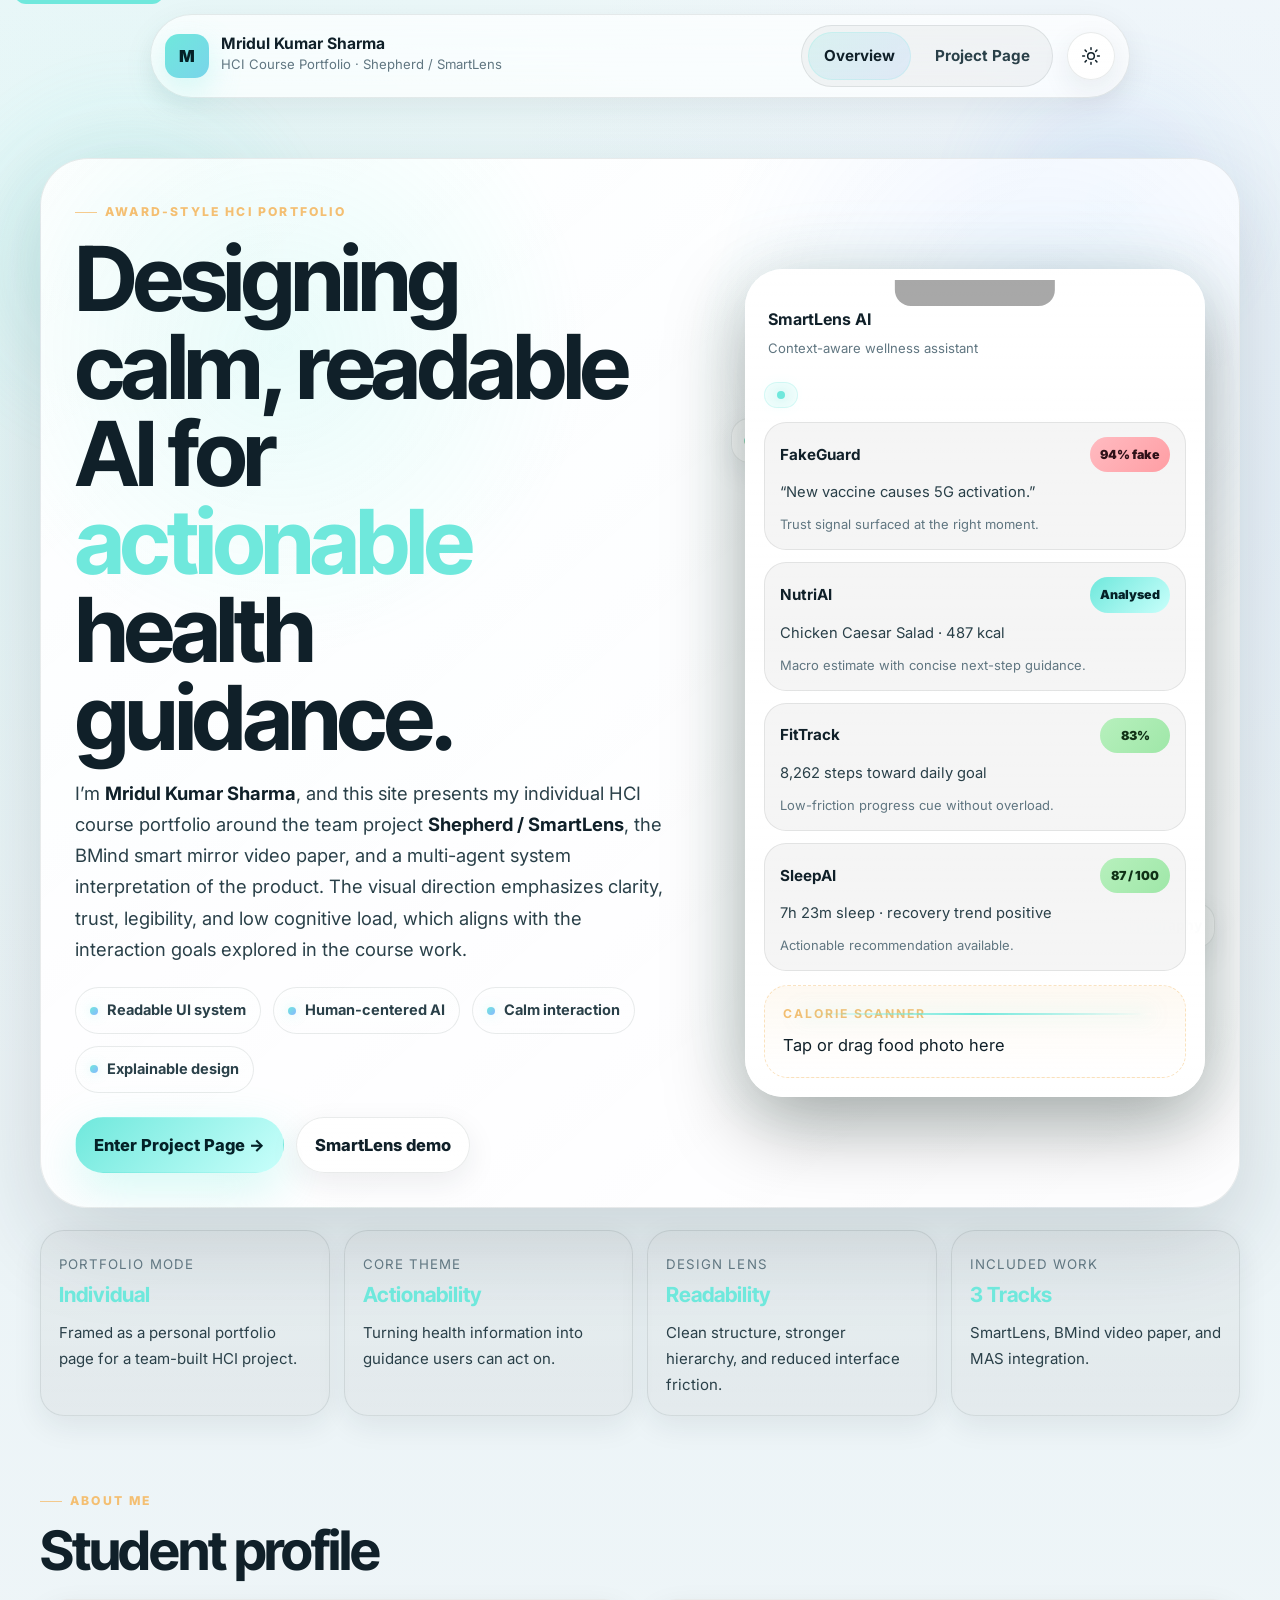
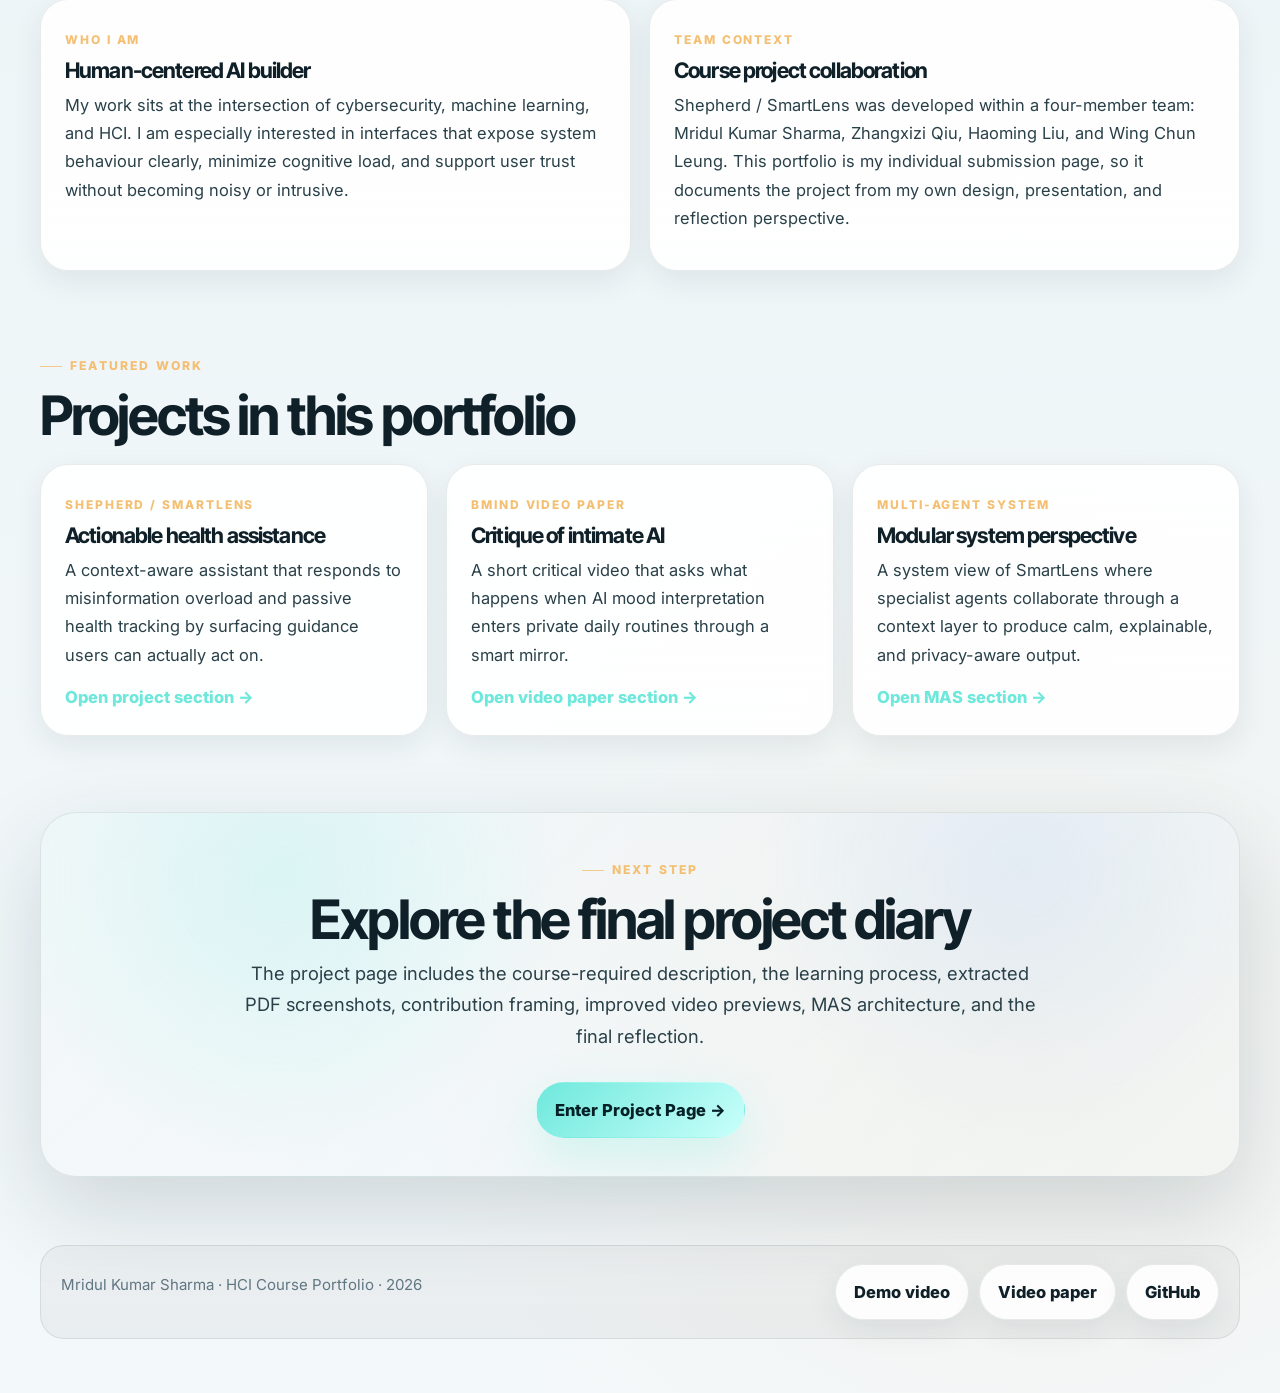
==== commit 817adbfb: "updated" ====
--- a/index.html
+++ b/index.html
@@ -70,7 +70,7 @@
                     </div>
                     <div class="signal"><span></span><span></span><span></span></div>
                   </div>
-                  <div class="live-ribbon">Live system state</div>
+                  <div class="live-ribbon"></div>
                   <div class="device-stack">
                     <article class="notify"><div class="notify-top"><strong>FakeGuard</strong><span class="pill pill-danger">94% fake</span></div><p>“New vaccine causes 5G activation.”</p><div class="notify-meta">Trust signal surfaced at the right moment.</div></article>
                     <article class="notify"><div class="notify-top"><strong>NutriAI</strong><span class="pill pill-teal">Analysed</span></div><p>Chicken Caesar Salad · 487 kcal</p><div class="notify-meta">Macro estimate with concise next-step guidance.</div></article>
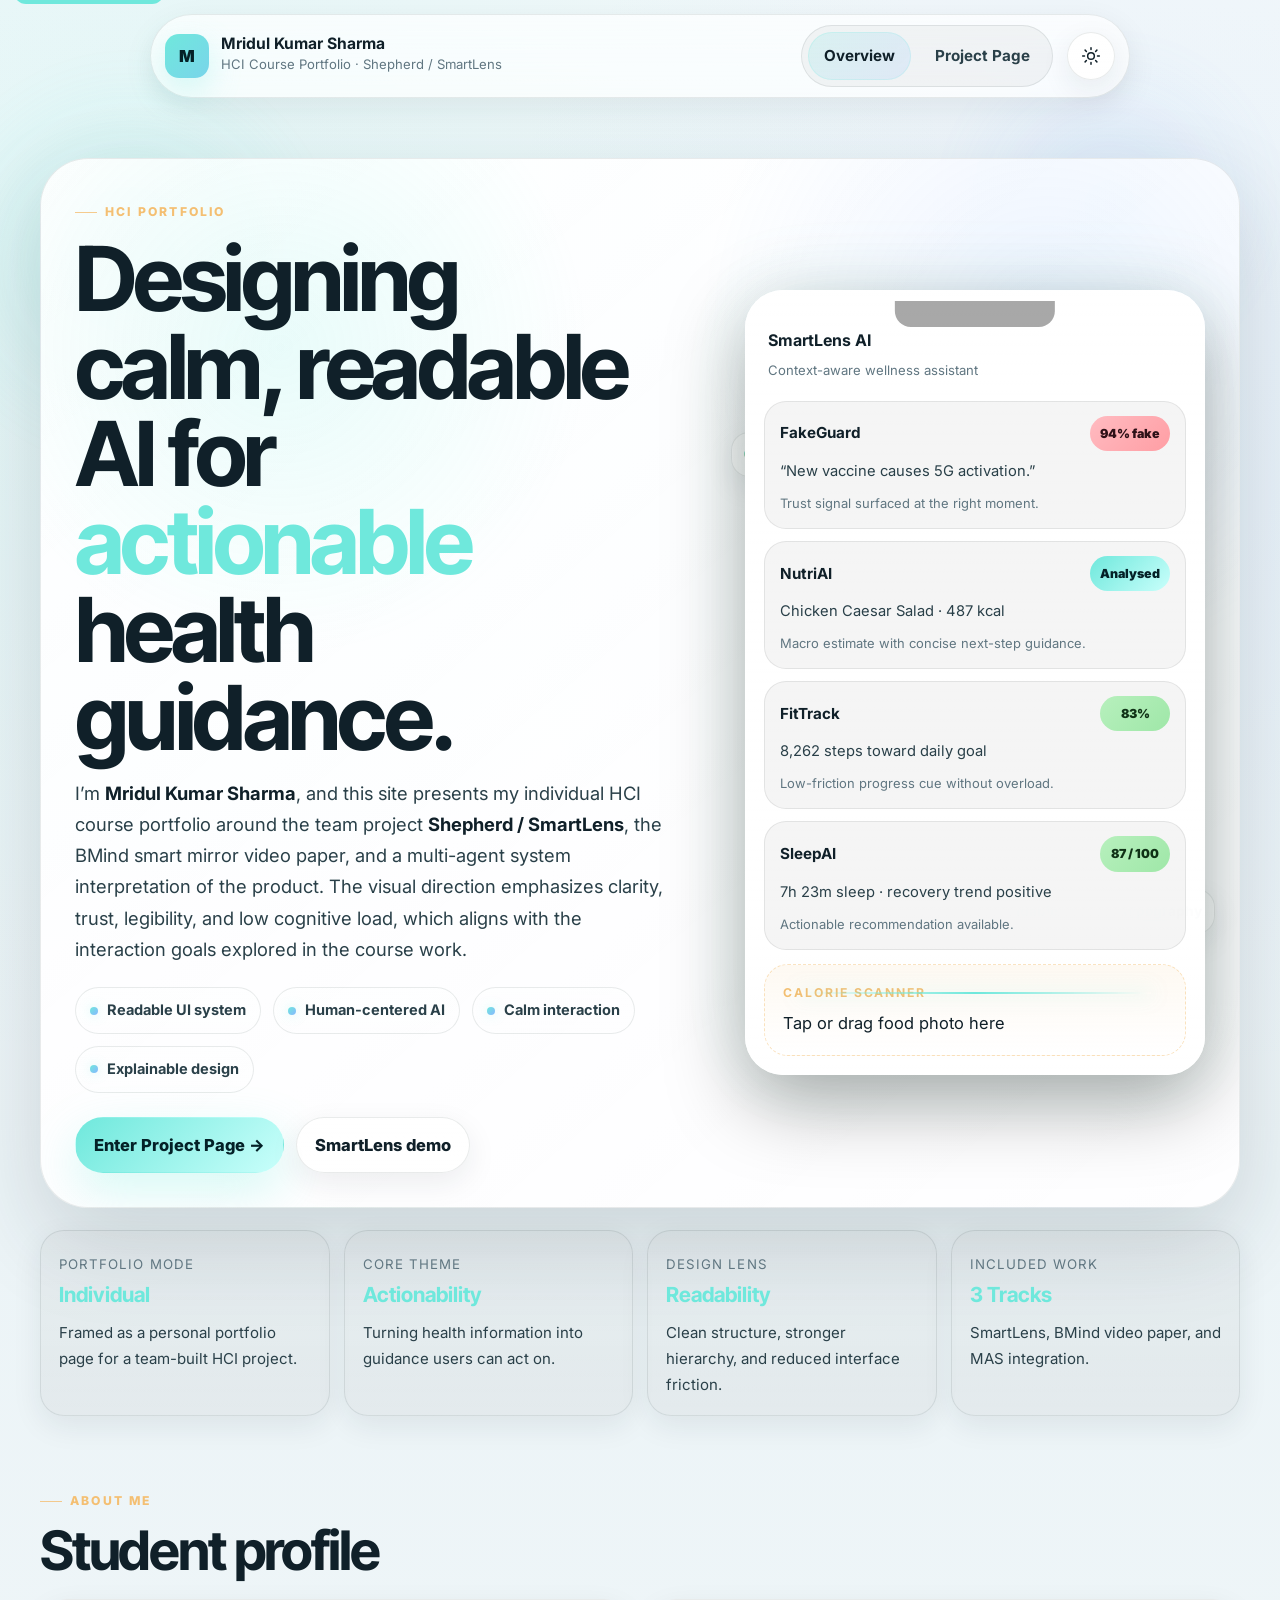
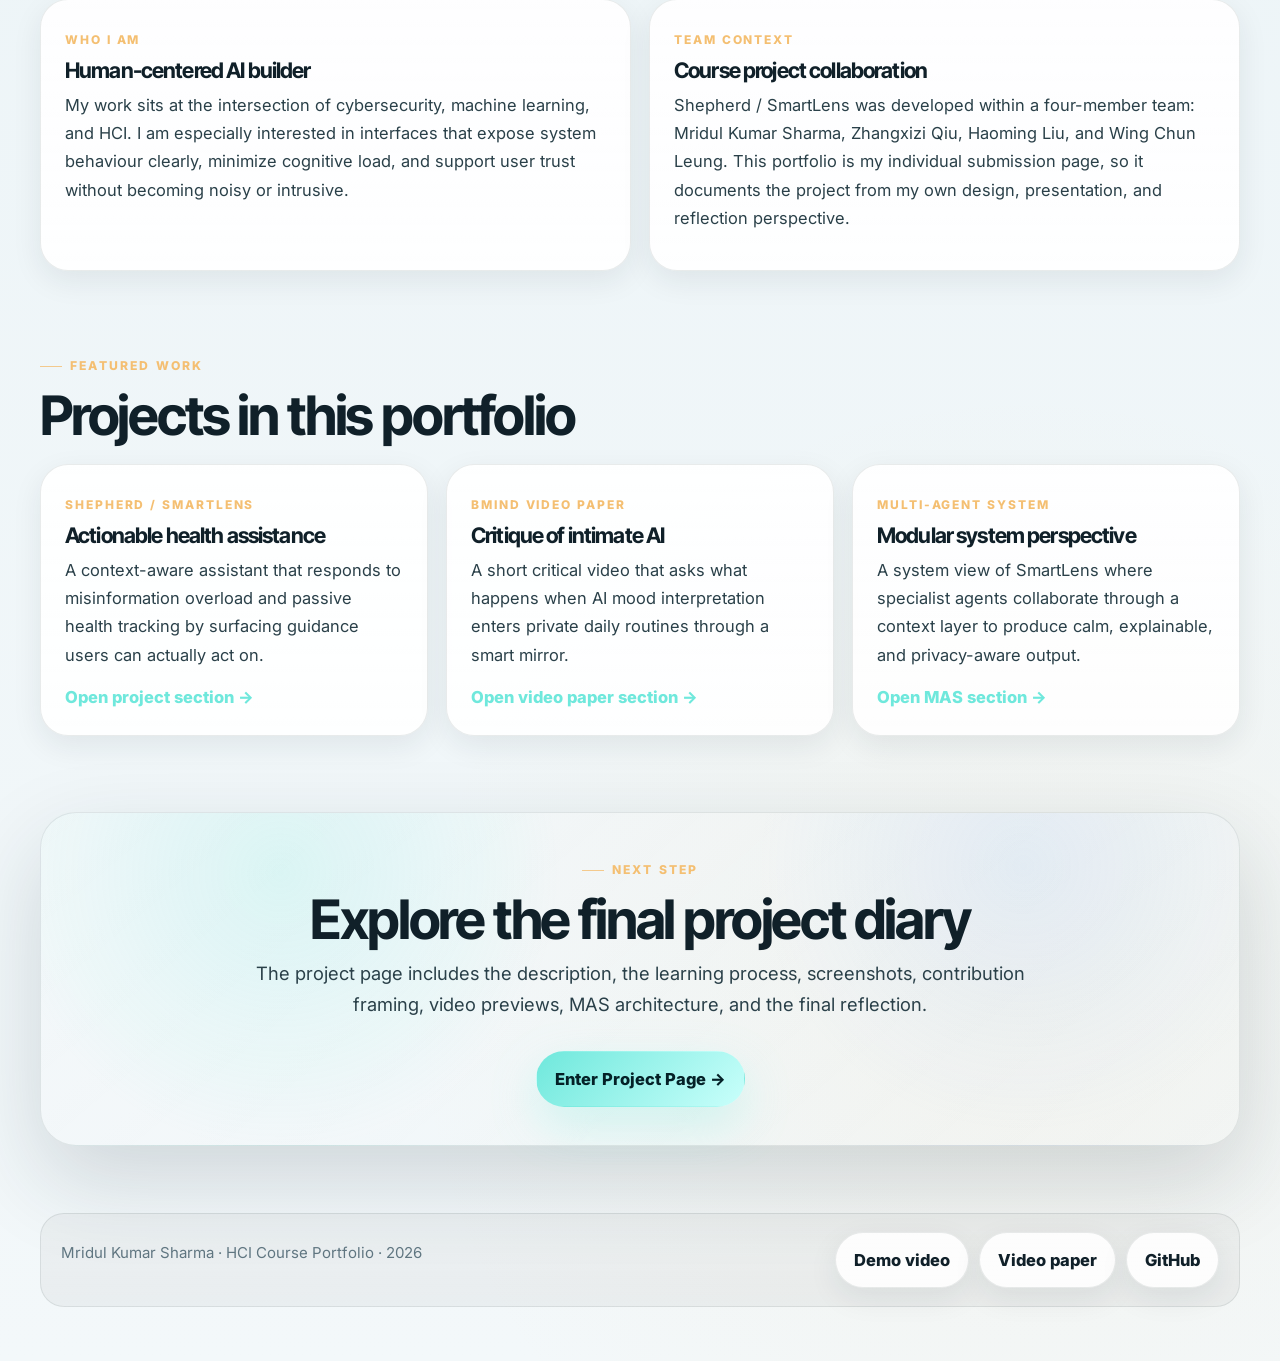
==== commit e656c7a4: "updated files" ====
--- a/index.html
+++ b/index.html
@@ -4,7 +4,7 @@
   <meta charset="UTF-8" />
   <meta name="viewport" content="width=device-width, initial-scale=1.0" />
   <title>Mridul Kumar Sharma — HCI Portfolio Overview</title>
-  <meta name="description" content="Award-style HCI portfolio overview for Mridul Kumar Sharma featuring Shepherd / SmartLens, BMind video paper, and a multi-agent system perspective." />
+  <meta name="description" content="HCI portfolio overview for Mridul Kumar Sharma featuring Shepherd / SmartLens, BMind video paper, and a multi-agent system perspective." />
   <link rel="stylesheet" href="styles.css" />
 </head>
 <body>
@@ -41,7 +41,7 @@
         <div class="award-panel reveal">
           <div class="hero-grid">
             <div class="hero-copy">
-              <div class="eyebrow">Award-style HCI Portfolio</div>
+              <div class="eyebrow">HCI Portfolio</div>
               <h1>Designing calm, readable AI for <span class="accent">actionable</span> health guidance.</h1>
               <div class="spacer-16"></div>
               <p class="lead">I’m <strong>Mridul Kumar Sharma</strong>, and this site presents my individual HCI course portfolio around the team project <strong>Shepherd / SmartLens</strong>, the BMind smart mirror video paper, and a multi-agent system interpretation of the product. The visual direction emphasizes clarity, trust, legibility, and low cognitive load, which aligns with the interaction goals explored in the course work.</p>
@@ -148,7 +148,7 @@
         <div class="cta-card reveal">
           <div class="eyebrow">Next Step</div>
           <h2 class="section-title">Explore the final project diary</h2>
-          <p class="lead" style="margin-inline:auto;">The project page includes the course-required description, the learning process, extracted PDF screenshots, contribution framing, improved video previews, MAS architecture, and the final reflection.</p>
+          <p class="lead" style="margin-inline:auto;">The project page includes the description, the learning process, screenshots, contribution framing, video previews, MAS architecture, and the final reflection.</p>
           <div class="spacer-16"></div>
           <a class="btn btn-primary" href="project.html">Enter Project Page →</a>
         </div>
--- a/styles.css
+++ b/styles.css
@@ -364,7 +364,7 @@
 .signal { display: inline-flex; gap: 7px; }
 .signal span { width: 8px; height: 8px; border-radius: 50%; background: rgba(255,255,255,0.24); }
 .live-ribbon {
-  display: inline-flex;
+  display: none;
   align-items: center;
   gap: 8px;
   margin-bottom: 14px;
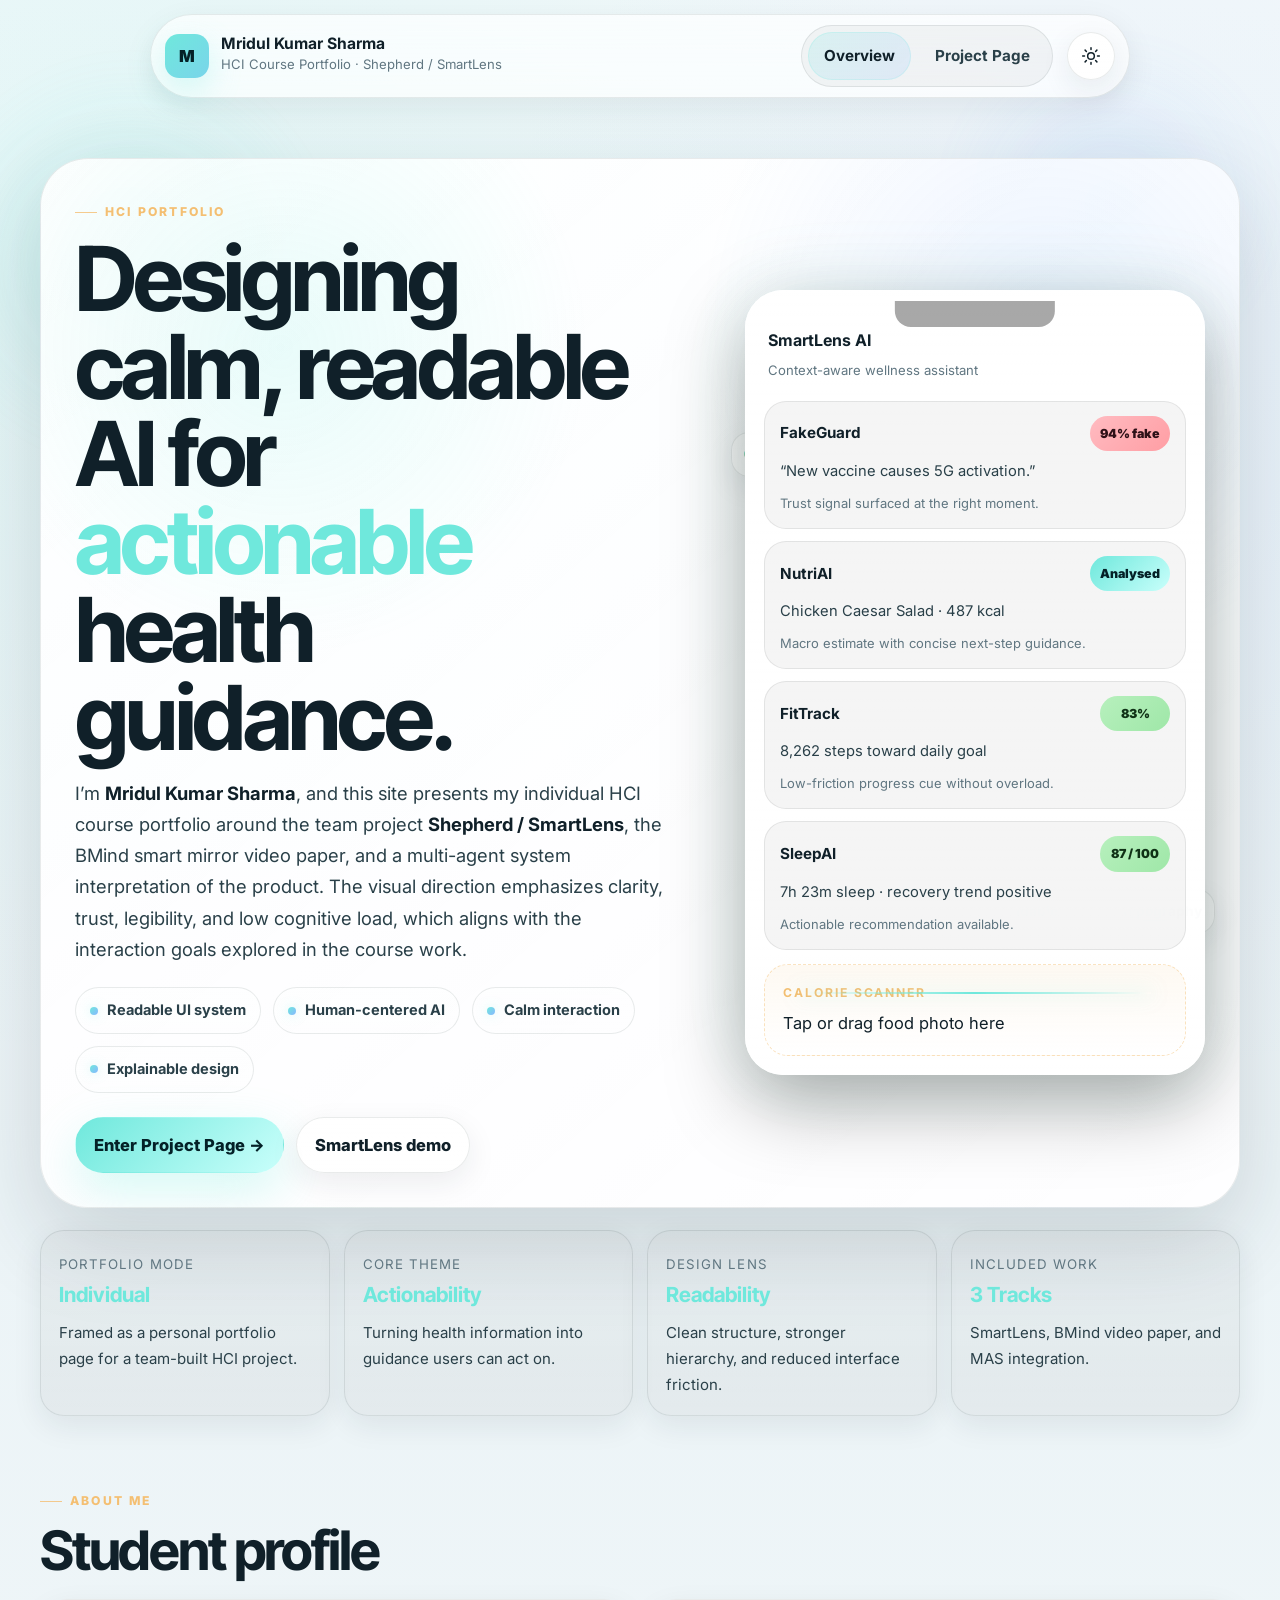
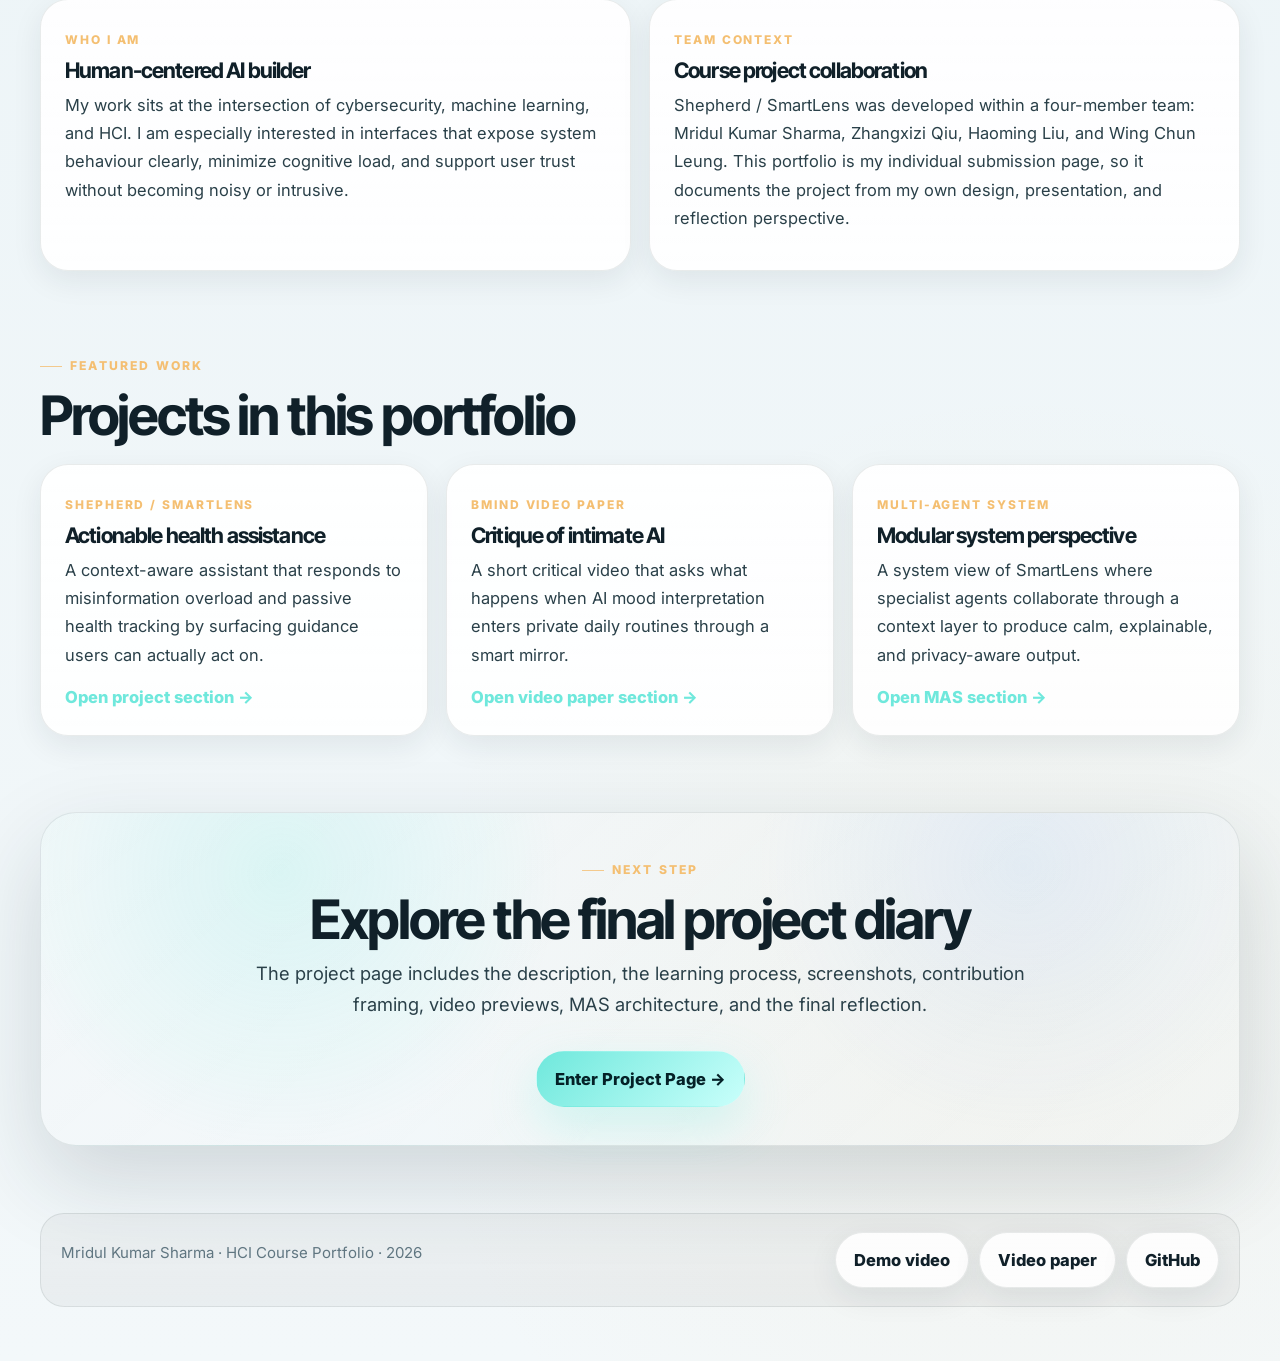
==== commit d049ea52: "updated ribbons" ====
--- a/index.html
+++ b/index.html
@@ -8,7 +8,6 @@
   <link rel="stylesheet" href="styles.css" />
 </head>
 <body>
-  <a class="skip-link" href="#main">Skip to content</a>
   <header class="site-header">
     <div class="nav-shell">
       <nav class="navbar" aria-label="Primary">
@@ -70,7 +69,7 @@
                     </div>
                     <div class="signal"><span></span><span></span><span></span></div>
                   </div>
-                  <div class="live-ribbon"></div>
+                  <!-- <div class="live-ribbon"></div> -->
                   <div class="device-stack">
                     <article class="notify"><div class="notify-top"><strong>FakeGuard</strong><span class="pill pill-danger">94% fake</span></div><p>“New vaccine causes 5G activation.”</p><div class="notify-meta">Trust signal surfaced at the right moment.</div></article>
                     <article class="notify"><div class="notify-top"><strong>NutriAI</strong><span class="pill pill-teal">Analysed</span></div><p>Chicken Caesar Salad · 487 kcal</p><div class="notify-meta">Macro estimate with concise next-step guidance.</div></article>
